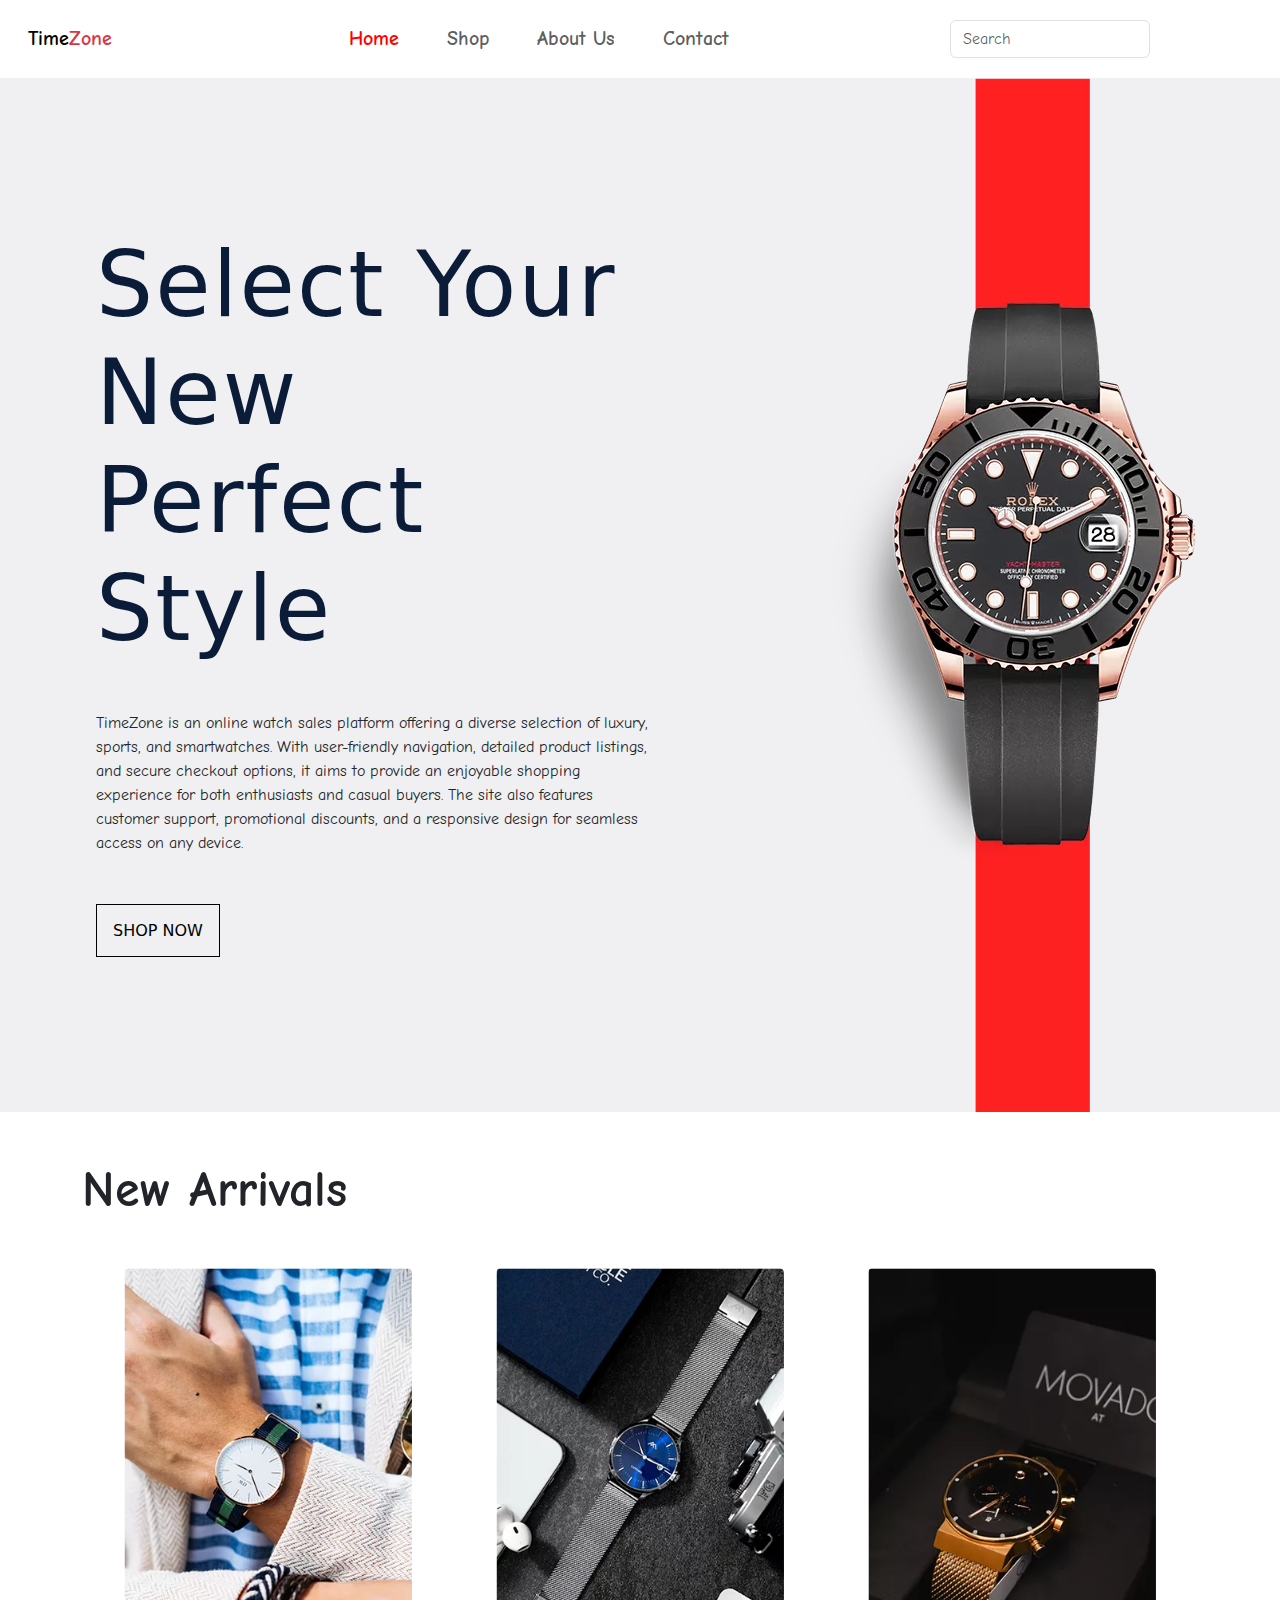
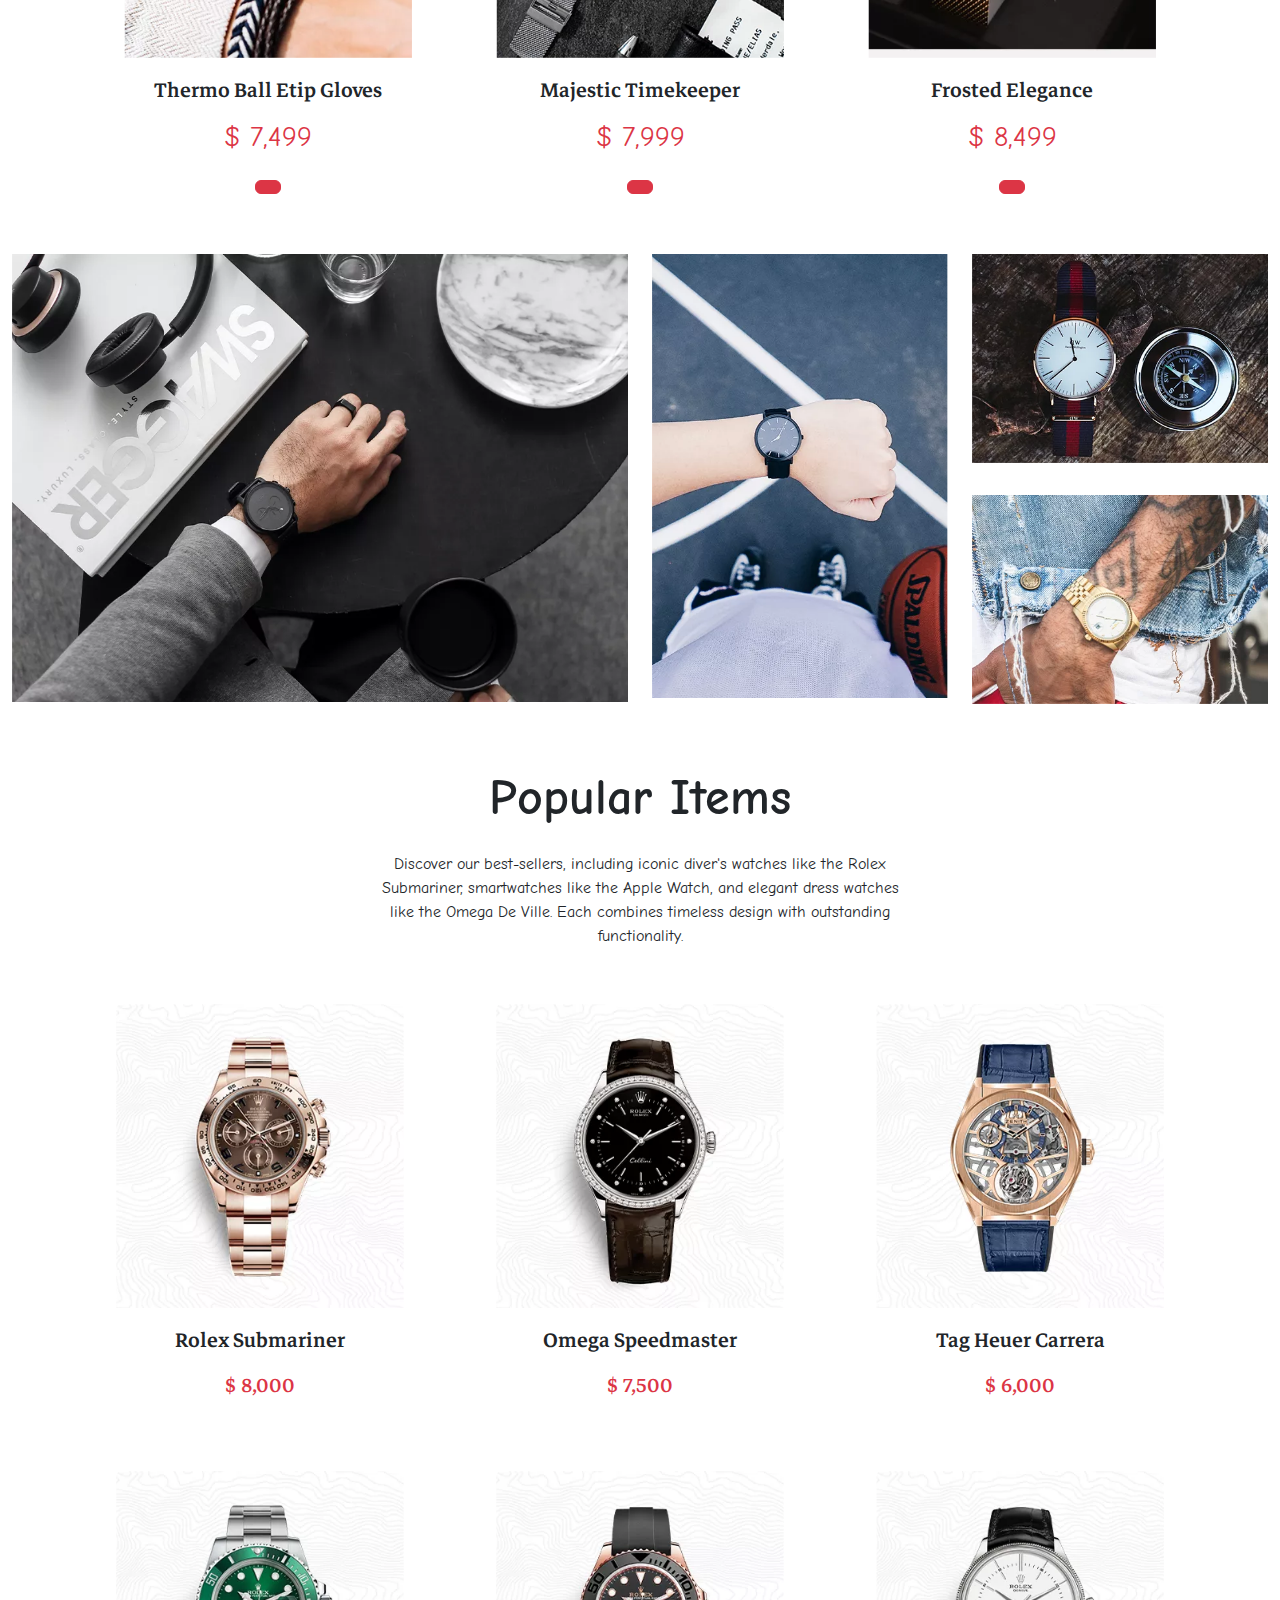
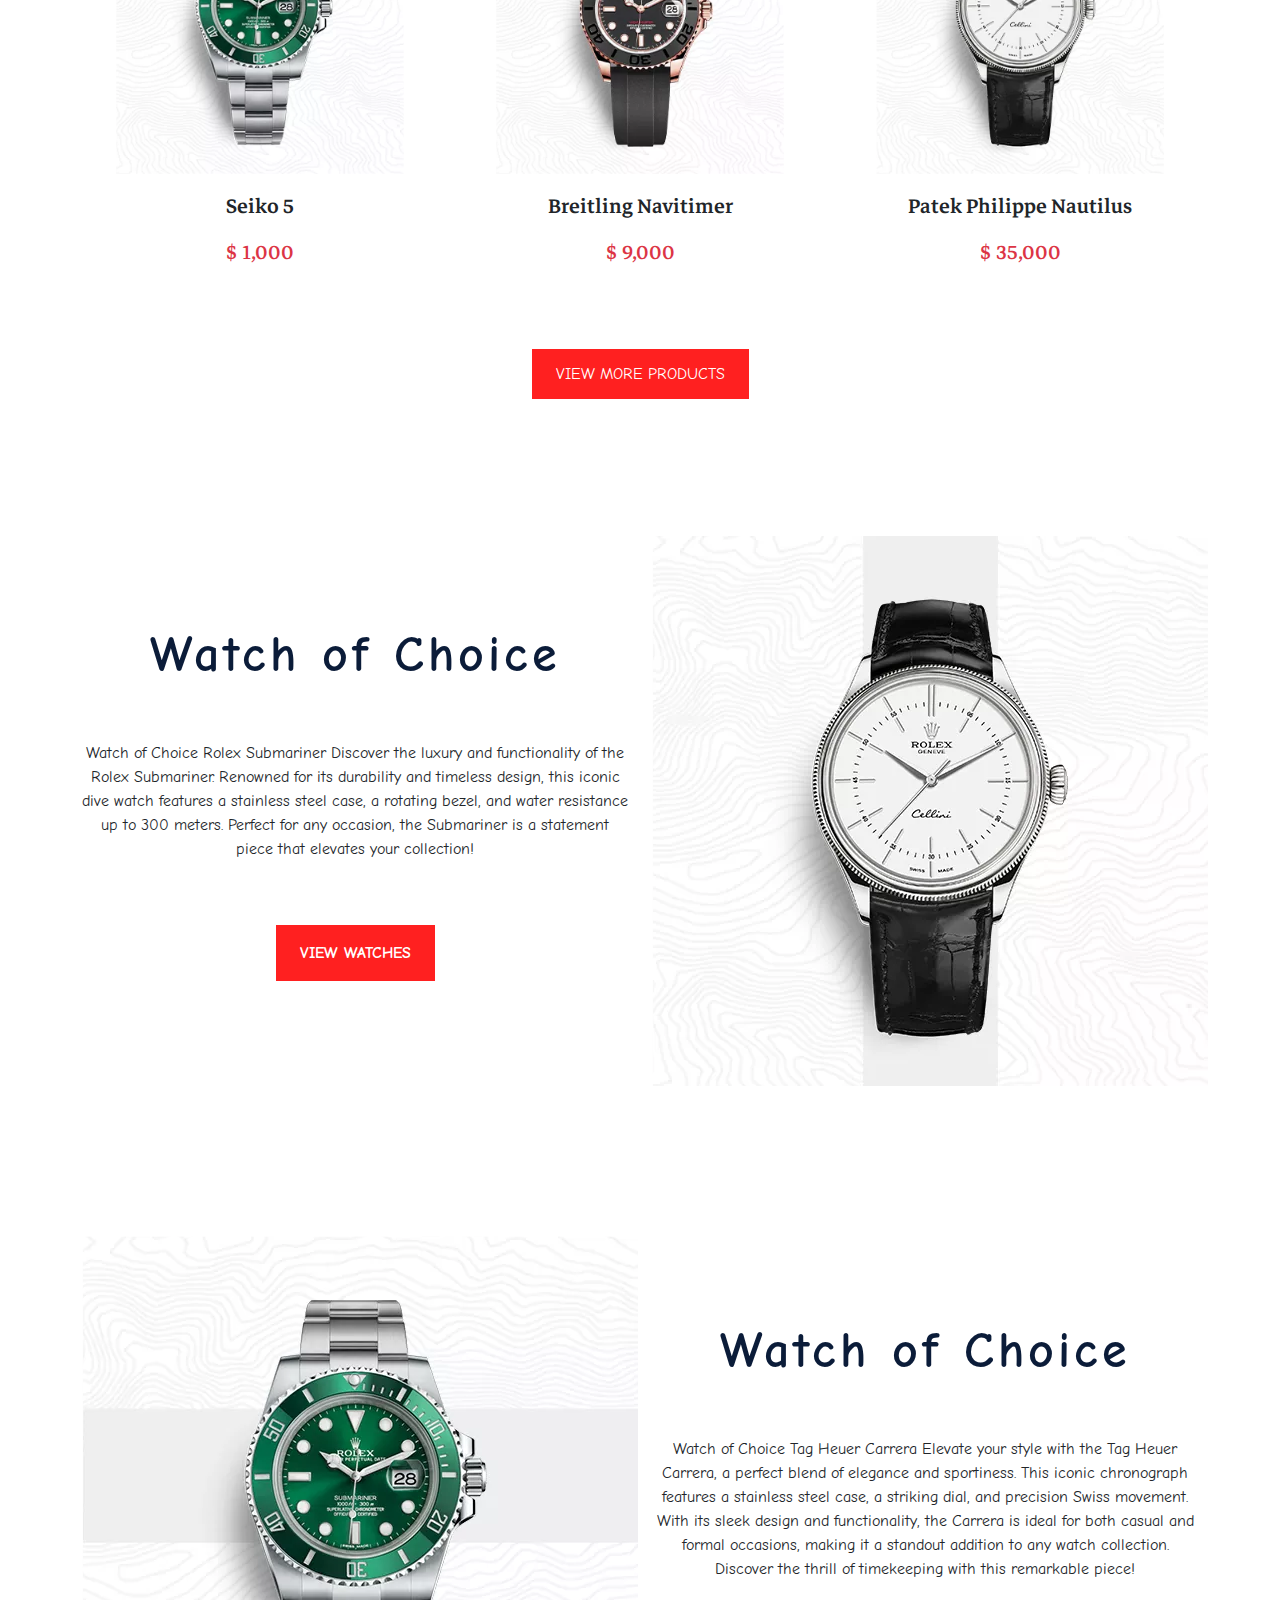
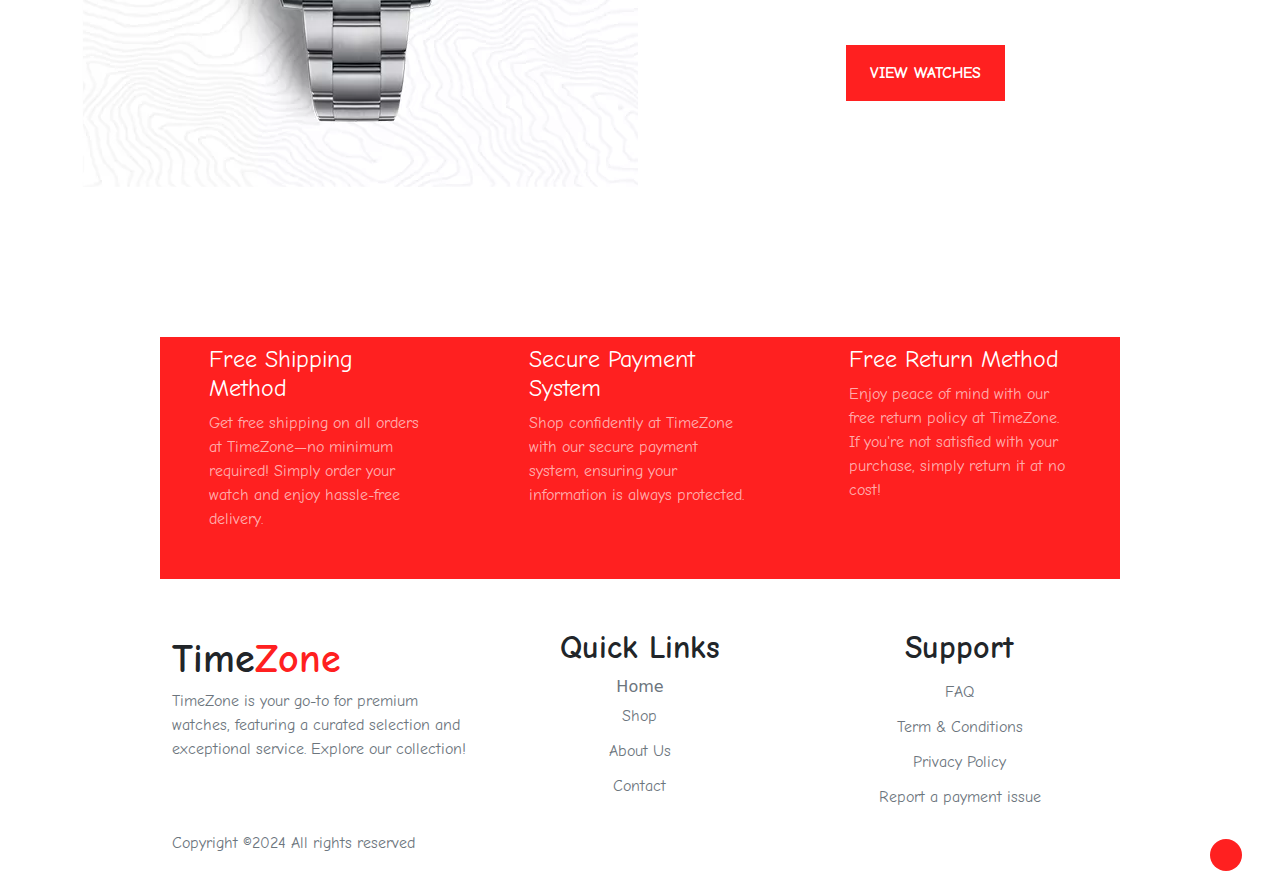
==== index.html @ 5fc0ace8 "first commit" ====
<!DOCTYPE html>
<html lang="en">
  <head>
    <meta charset="UTF-8" />
    <meta name="viewport" content="width=device-width, initial-scale=1.0" />
    <title>TimeZone</title>
    <!-- bootstrap links  -->
    <link
      href="https://cdn.jsdelivr.net/npm/bootstrap@5.3.3/dist/css/bootstrap.min.css"
      rel="stylesheet"
      integrity="sha384-QWTKZyjpPEjISv5WaRU9OFeRpok6YctnYmDr5pNlyT2bRjXh0JMhjY6hW+ALEwIH"
      crossorigin="anonymous"
    />
    <!-- css link  -->
    <link rel="stylesheet" href="style.css" />
    <!-- font awsome link  -->
    <link
      rel="stylesheet"
      href="https://cdnjs.cloudflare.com/ajax/libs/font-awesome/6.6.0/css/all.min.css"
      integrity="sha512-Kc323vGBEqzTmouAECnVceyQqyqdsSiqLQISBL29aUW4U/M7pSPA/gEUZQqv1cwx4OnYxTxve5UMg5GT6L4JJg=="
      crossorigin="anonymous"
      referrerpolicy="no-referrer"
    />
    <!-- animate css link  -->
    <link
      rel="stylesheet"
      href="https://cdnjs.cloudflare.com/ajax/libs/animate.css/4.1.1/animate.min.css"
    />
    <!-- icon  -->
    <link rel="icon" href="images/logo.avif" />
  </head>
  <body>
    <!-- nav bar  -->
    <nav
      id="nav"
      class="navbar navbar-expand-lg bg-body-white ff-comic py-3 fs-5 fw-bold"
    >
      <div class="container-fluid">
        <a class="navbar-brand ms-3" href="index.html"
          >Time<span class="text-danger">Zone</span>
        </a>
        <button
          class="navbar-toggler"
          type="button"
          data-bs-toggle="collapse"
          data-bs-target="#navbarSupportedContent"
          aria-controls="navbarSupportedContent"
          aria-expanded="false"
          aria-label="Toggle navigation"
        >
          <span class="navbar-toggler-icon"></span>
        </button>
        <div class="collapse navbar-collapse" id="navbarSupportedContent">
          <ul class="navbar-nav me-auto mx-auto mb-2 mb-lg-0">
            <li class="nav-item mx-3">
              <a class="nav-link active" href="index.html">Home</a>
            </li>
            <li class="nav-item mx-3">
              <a class="nav-link" href="shop.html">Shop</a>
            </li>
            <li class="nav-item mx-3">
              <a class="nav-link" href="about.html">About Us</a>
            </li>
            <li class="nav-item mx-3">
              <a class="nav-link" href="contact.html">Contact</a>
            </li>
          </ul>
          <form class="d-flex" role="search">
            <input
              class="form-control me-2"
              type="search"
              placeholder="Search"
              aria-label="Search"
            />
            <button class="btn" type="submit">
              <i class="fa-solid fa-magnifying-glass"></i>
            </button>
            <button
              class="btn ms-3"
              onclick="window.open('login-form/index.html', '_blank');"
              type="button"
            >
              <i class="fa-solid fa-user"></i>
            </button>
            <button class="btn ms-3" type="button">
              <i class="fa-solid fa-cart-shopping"></i>
            </button>
          </form>
        </div>
      </div>
    </nav>
    <!-- banner  -->
    <div class="container-fluid banner" id="banner">
      <div class="row">
        <div class="col-md-7 text-md-start text-center sub-banner px-5">
          <h1
            style="font-size: 90px; color: #0b1c39; letter-spacing: 2px"
            class="px-5"
          >
            Select Your New Perfect Style
          </h1>
          <p class="ff-comic my-5 px-5">
            TimeZone is an online watch sales platform offering a diverse
            selection of luxury, sports, and smartwatches. With user-friendly
            navigation, detailed product listings, and secure checkout options,
            it aims to provide an enjoyable shopping experience for both
            enthusiasts and casual buyers. The site also features customer
            support, promotional discounts, and a responsive design for seamless
            access on any device.
          </p>
          <div class="py-3 px-5">
            <a href="shop.html" class="text-decoration-none shop-now px-3 py-3"
              >SHOP NOW</a
            >
          </div>
        </div>
        <div class="col-md-5 text-center d-none d-md-block">
          <img
            class="img-fluid animate__animated animate__pulse animate__slower animate__infinite"
            src="images/watchbanner.webp"
            alt="watch-banner"
          />
        </div>
      </div>
    </div>
    <!-- new arrival  -->
    <div class="container new-arrival my-3">
      <h1 class="ff-comic fw-bolder mt-5" style="font-size: 50px">
        New Arrivals
      </h1>
      <div class="container mt-5">
        <div class="row">
          <div class="col-md-4 mb-2 text-center ff-comic">
            <div class="card mx-auto" style="width: 18rem">
              <img
                src="images/na1.webp"
                class="card-img-top"
                alt="new-arrival-1"
              />
              <div class="card-body">
                <h5 class="card-title ff-marza fs-3">
                  Thermo Ball Etip Gloves
                </h5>
                <p class="card-text text-danger fs-3">$ 7,499</p>
                <button class="btn btn-danger add-to-cart">
                  <i class="fa-solid fa-cart-shopping"></i>
                </button>
              </div>
            </div>
          </div>
          <div class="col-md-4 mb-2 text-center ff-comic">
            <div class="card mx-auto" style="width: 18rem">
              <img
                src="images/na2.webp"
                class="card-img-top"
                alt="new-arrival-2"
              />
              <div class="card-body">
                <h5 class="card-title ff-marza fs-3">Majestic Timekeeper</h5>
                <p class="card-text text-danger fs-3">$ 7,999</p>
                <button class="btn btn-danger add-to-cart">
                  <i class="fa-solid fa-cart-shopping"></i>
                </button>
              </div>
            </div>
          </div>
          <div class="col-md-4 mb-2 text-center ff-comic">
            <div class="card mx-auto" style="width: 18rem">
              <img
                src="images/na3.webp"
                class="card-img-top"
                alt="new-arrival-3"
              />
              <div class="card-body">
                <h5 class="card-title ff-marza fs-3">Frosted Elegance</h5>
                <p class="card-text text-danger fs-3">$ 8,499</p>
                <button class="btn btn-danger add-to-cart">
                  <i class="fa-solid fa-cart-shopping"></i>
                </button>
              </div>
            </div>
          </div>
        </div>
      </div>
    </div>
    <!-- gallery -->
    <div class="container-fluid gallery d-md-block d-none my-3">
      <div class="row">
        <div class="col-md-6">
          <img
            src="images/home1.webp"
            class="img-fluid py-3 gallery-img"
            alt="gallery-1"
          />
        </div>
        <div class="col-md-3">
          <img
            src="images/home2.webp"
            class="img-fluid py-3 gallery-img"
            alt="gallery-2"
          />
        </div>
        <div class="col-md-3">
          <div class="row">
            <img
              src="images/home3.webp"
              class="img-fluid py-3 gallery-img"
              alt="gallery-3"
            />
          </div>
          <div class="row">
            <img
              src="images/home4.webp"
              class="img-fluid py-3 gallery-img"
              alt="gallery-4"
            />
          </div>
        </div>
      </div>
    </div>
    <!-- popular-items  -->
    <div class="container popular-items my-3">
      <div class="text-center my-5 w-50 mx-auto">
        <h1 class="ff-comic fw-bolder" style="font-size: 50px">
          Popular Items
        </h1>
        <p class="ff-comic mt-3 p-2">
          Discover our best-sellers, including iconic diver's watches like the
          Rolex Submariner, smartwatches like the Apple Watch, and elegant dress
          watches like the Omega De Ville. Each combines timeless design with
          outstanding functionality.
        </p>
      </div>
      <div class="row my-4">
        <div class="col-md-4 mb-2 text-center ff-comic">
          <div class="card mx-auto" style="width: 18rem">
            <img
              src="images/pi1.webp"
              class="card-img-top"
              alt="popular-item-1"
            />
            <div class="card-body">
              <h5 class="card-title ff-marza fs-3">Rolex Submariner</h5>
              <p class="card-text text-danger ff-marza fs-3">$ 8,000</p>
              <div class="overlay">
                <button
                  class="add-to-cart text-white p-3 fs-5"
                  style="border: none; background-color: #ff2020"
                >
                  Add to Cart
                </button>
              </div>
            </div>
          </div>
        </div>
        <div class="col-md-4 mb-2 text-center ff-comic">
          <div class="card mx-auto" style="width: 18rem">
            <img
              src="images/pi2.webp"
              class="card-img-top"
              alt="popular-item-2"
            />
            <div class="card-body">
              <h5 class="card-title ff-marza fs-3">Omega Speedmaster</h5>
              <p class="card-text text-danger ff-marza fs-3">$ 7,500</p>
              <div class="overlay">
                <button
                  class="add-to-cart text-white p-3 fs-5"
                  style="border: none; background-color: #ff2020"
                >
                  Add to Cart
                </button>
              </div>
            </div>
          </div>
        </div>
        <div class="col-md-4 mb-2 text-center ff-comic">
          <div class="card mx-auto" style="width: 18rem">
            <img
              src="images/pi3.webp"
              class="card-img-top"
              alt="popular-item-3"
            />
            <div class="card-body">
              <h5 class="card-title ff-marza fs-3">Tag Heuer Carrera</h5>
              <p class="card-text text-danger ff-marza fs-3">$ 6,000</p>
              <div class="overlay">
                <button
                  class="add-to-cart text-white p-3 fs-5"
                  style="border: none; background-color: #ff2020"
                >
                  Add to Cart
                </button>
              </div>
            </div>
          </div>
        </div>
      </div>
      <div class="row">
        <div class="col-md-4 mb-2 text-center ff-comic">
          <div class="card mx-auto" style="width: 18rem">
            <img
              src="images/pi4.webp"
              class="card-img-top"
              alt="popular-item-4"
            />
            <div class="card-body">
              <h5 class="card-title ff-marza fs-3">Seiko 5</h5>
              <p class="card-text text-danger ff-marza fs-3">$ 1,000</p>
              <div class="overlay">
                <button
                  class="add-to-cart text-white p-3 fs-5"
                  style="border: none; background-color: #ff2020"
                >
                  Add to Cart
                </button>
              </div>
            </div>
          </div>
        </div>
        <div class="col-md-4 mb-2 text-center ff-comic">
          <div class="card mx-auto" style="width: 18rem">
            <img
              src="images/pi5.webp"
              class="card-img-top"
              alt="popular-item-5"
            />
            <div class="card-body">
              <h5 class="card-title ff-marza fs-3">Breitling Navitimer</h5>
              <p class="card-text text-danger ff-marza fs-3">$ 9,000</p>
              <div class="overlay">
                <button
                  class="add-to-cart text-white p-3 fs-5"
                  style="border: none; background-color: #ff2020"
                >
                  Add to Cart
                </button>
              </div>
            </div>
          </div>
        </div>
        <div class="col-md-4 mb-2 text-center ff-comic">
          <div class="card mx-auto" style="width: 18rem">
            <img
              src="images/pi6.webp"
              class="card-img-top"
              alt="popular-item-6"
            />
            <div class="card-body">
              <h5 class="card-title ff-marza fs-3">Patek Philippe Nautilus</h5>
              <p class="card-text text-danger ff-marza fs-3">$ 35,000</p>
              <div class="overlay">
                <button
                  class="add-to-cart text-white p-3 fs-5"
                  style="border: none; background-color: #ff2020"
                >
                  Add to Cart
                </button>
              </div>
            </div>
          </div>
        </div>
      </div>
      <div class="text-center mt-5">
        <a
          href="shop.html"
          class="text-decoration-none text-white ff-comic view-more px-4 py-3"
          style="background-color: #ff2020"
          >VIEW MORE PRODUCTS</a
        >
      </div>
    </div>
    <!-- choice  -->
    <div class="container choice">
      <div class="row choice-one" style="margin-bottom: 150px">
        <div class="col-md-6 text-center mb-3">
          <div class="choice-1">
            <h1
              class="ff-comic fw-bolder"
              style="color: #0b1c39; letter-spacing: 4px; font-size: 50px"
            >
              Watch of Choice
            </h1>
            <p class="ff-comic mt-5 text-center">
              Watch of Choice Rolex Submariner Discover the luxury and
              functionality of the Rolex Submariner. Renowned for its durability
              and timeless design, this iconic dive watch features a stainless
              steel case, a rotating bezel, and water resistance up to 300
              meters. Perfect for any occasion, the Submariner is a statement
              piece that elevates your collection!
            </p>
            <a
              href="shop.html"
              class="text-decoration-none ff-comic text-white px-4 py-3 fw-bolder mt-5 choice-btn"
              style="background-color: #ff2020"
              >VIEW WATCHES</a
            >
          </div>
        </div>
        <div class="col-md-6 text-center">
          <img src="images/choce_watch1.png.webp" alt="watch-choice-1" />
        </div>
      </div>
      <div class="row choice-two">
        <div class="col-md-6 text-center">
          <img src="images/choce_watch2.png.webp" alt="watch-choice-2" />
        </div>
        <div class="col-md-6 text-center">
          <div class="choice-2">
            <h1
              class="ff-comic fw-bolder"
              style="color: #0b1c39; letter-spacing: 4px; font-size: 50px"
            >
              Watch of Choice
            </h1>
            <p class="ff-comic mt-5 text-center">
              Watch of Choice Tag Heuer Carrera Elevate your style with the Tag
              Heuer Carrera, a perfect blend of elegance and sportiness. This
              iconic chronograph features a stainless steel case, a striking
              dial, and precision Swiss movement. With its sleek design and
              functionality, the Carrera is ideal for both casual and formal
              occasions, making it a standout addition to any watch collection.
              Discover the thrill of timekeeping with this remarkable piece!
            </p>
            <a
              href="shop.html"
              class="text-decoration-none ff-comic text-white px-4 py-3 fw-bolder mt-5 choice-btn"
              style="background-color: #ff2020"
              >VIEW WATCHES</a
            >
          </div>
        </div>
      </div>
    </div>
    <!-- footer  -->
    <footer>
      <!-- methods  -->
      <div class="container w-75 text-white" style="background-color: #ff2020">
        <div class="row">
          <div class="col-md-4 text-md-start text-center">
            <div class="mx-auto w-75">
              <i class="fa-solid fa-cube text-white fs-1 mb-2 mt-5"></i>
              <h4 class="ff-comic my-2">Free Shipping Method</h4>
              <p
                class="ff-comic mt-2 mb-5"
                style="color: rgba(255, 255, 255, 0.65)"
              >
                Get free shipping on all orders at TimeZone—no minimum required!
                Simply order your watch and enjoy hassle-free delivery.
              </p>
            </div>
          </div>
          <div class="col-md-4 text-md-start text-center">
            <div class="mx-auto w-75">
              <i class="fa-solid fa-unlock text-white fs-1 mb-2 mt-5"></i>
              <h4 class="ff-comic my-2">Secure Payment System</h4>
              <p
                class="ff-comic mt-2 mb-5"
                style="color: rgba(255, 255, 255, 0.65)"
              >
                Shop confidently at TimeZone with our secure payment system,
                ensuring your information is always protected.
              </p>
            </div>
          </div>
          <div class="col-md-4 text-md-start text-center">
            <div class="mx-auto w-75">
              <i class="fa-solid fa-rotate-left text-white fs-1 mb-2 mt-5"></i>
              <h4 class="ff-comic my-2">Free Return Method</h4>
              <p
                class="ff-comic mt-2 mb-5"
                style="color: rgba(255, 255, 255, 0.65)"
              >
                Enjoy peace of mind with our free return policy at TimeZone. If
                you're not satisfied with your purchase, simply return it at no
                cost!
              </p>
            </div>
          </div>
        </div>
      </div>
      <!-- footer-1  -->
      <div class="container w-75 mb-3" style="margin-top: 50px">
        <div class="row">
          <div class="col-md-4 text-center text-md-start">
            <a
              href="index.html"
              style="font-size: 40px"
              class="ff-comic fw-bolder text-decoration-none text-dark"
              >Time<span style="color: #ff2020">Zone</span>
            </a>
            <p class="ff-comic text-secondary">
              TimeZone is your go-to for premium watches, featuring a curated
              selection and exceptional service. Explore our collection!
            </p>
          </div>
          <div class="col-md-4 text-center">
            <h2 class="ff-comic fw-bold">Quick Links</h2>
            <a
              href="index.html"
              class="text-decoration-none text-secondary d-block"
              >Home</a
            >
            <a
              href="shop.html"
              class="text-decoration-none text-secondary d-block ff-comic"
              style="line-height: 35px"
              >Shop</a
            >
            <a
              href="about.html"
              class="text-decoration-none text-secondary d-block ff-comic"
              style="line-height: 35px"
              >About Us</a
            >
            <a
              href="contact.html"
              class="text-decoration-none text-secondary d-block ff-comic"
              style="line-height: 35px"
              >Contact</a
            >
          </div>
          <div class="col-md-4 text-center">
            <h2 class="ff-comic fw-bold">Support</h2>
            <a
              href="#"
              class="text-decoration-none text-secondary d-block ff-comic"
              style="line-height: 35px"
              >FAQ</a
            >
            <a
              href="#"
              class="text-decoration-none text-secondary d-block ff-comic"
              style="line-height: 35px"
              >Term & Conditions</a
            >
            <a
              href="#"
              class="text-decoration-none text-secondary d-block ff-comic"
              style="line-height: 35px"
              >Privacy Policy</a
            >
            <a
              href="#"
              class="text-decoration-none text-secondary d-block ff-comic"
              style="line-height: 35px"
              >Report a payment issue</a
            >
          </div>
        </div>
      </div>
      <!-- footer-2  -->
      <div class="container w-75 my-3">
        <div class="row">
          <div class="col-md-6 text-md-start text-center">
            <p class="ff-comic text-secondary">
              Copyright ©2024 All rights reserved
            </p>
          </div>
          <div class="col-md-6 text-md-end text-center">
            <a href="#"><i class="fa-brands fa-facebook mx-3"></i></a>
            <a href="#"
              ><i class="fa-brands fa-x-twitter mx-3 text-dark"></i
            ></a>
            <a href="#"
              ><i class="fa-brands fa-instagram mx-3 text-danger"></i
            ></a>
            <a href="#"> <i class="fa-solid fa-envelope mx-3 text-dark"></i></a>
          </div>
        </div>
      </div>
      <a href="#banner"
        ><i
          class="fa-solid fa-up-long p-3 rounded rounded-5 text-white to-top"
          style="background-color: #ff2020"
        ></i
      ></a>
    </footer>
    <script
      src="https://cdn.jsdelivr.net/npm/bootstrap@5.3.3/dist/js/bootstrap.bundle.min.js"
      integrity="sha384-YvpcrYf0tY3lHB60NNkmXc5s9fDVZLESaAA55NDzOxhy9GkcIdslK1eN7N6jIeHz"
      crossorigin="anonymous"
    ></script>
    <script src="script.js"></script>
  </body>
</html>
---- style.css ----
@import url("https://fonts.googleapis.com/css2?family=Markazi+Text:wght@400..700&display=swap");
@import url("https://fonts.googleapis.com/css2?family=Comic+Neue:ital,wght@0,300;0,400;0,700;1,300;1,400;1,700&family=Markazi+Text:wght@400..700&display=swap");
*{
  scroll-behavior: smooth;
}
.ff-marza {
  font-family: "Markazi Text", serif;
}
.ff-comic {
  font-family: "Comic Neue", cursive;
}
.navbar-nav .nav-link.active {
  color: red;
}
.navbar-nav a:hover {
  color: red;
}
.navbar {
  background-color: rgba(255, 255, 255);
  position: sticky;
  top: 0;
  z-index: 3;
}
.banner {
  background-color: #f0f0f2;
}
.sub-banner {
  text-align: left; 
  margin: auto; 
}
.shop-now {
  color: black;
  border: 1px solid black;
}
.shop-now:hover {
  background-color: #4a4a4b;
  color: white;
}
.new-arrival .card {
  border: none;
}
.gallery-img {
  transition: transform 0.3s ease;
}
.gallery-img:hover {
  transform: scale(1.1);
  filter: brightness(70%);
}
.col-md-6,
.col-md-3 {
  overflow: hidden;
}
.popular-items .card {
  border: none;
}
.popular-items .card {
  position: relative;
  overflow: hidden;
}
.popular-items .overlay {
  position: absolute;
  bottom: 100px;
  left: 0;
  right: 0;
  visibility: hidden;
}
.popular-items .card:hover .overlay {
  bottom: 133px;
  transition: 0.6s;
  visibility: visible;
}
.popular-items .add-to-cart {
  width: 100%;
}
.popular-items .view-more:hover,
.choice .choice-btn:hover {
  background-color: #0b1c39 !important;
  transition: 0.6s;
}
.choice {
  margin-top: 150px;
  margin-bottom: 150px;
}
.choice-1,.choice-2 {
  display: flex;
  flex-direction: column;
  align-items: center; 
  justify-content: center; 
  height: 100%; 
}
footer{
  position: relative;
}
.to-top{
  position: absolute;
  right: 3%;
  bottom: 0;
}
.shop-banner{
  position: absolute;
  top: 50%;
  left: 50%;
  transform: translate(-50%, -50%);
  text-align: center;
}
.popular-items-shop .card,.new-arrivals-shop .card{
  border: none;
}
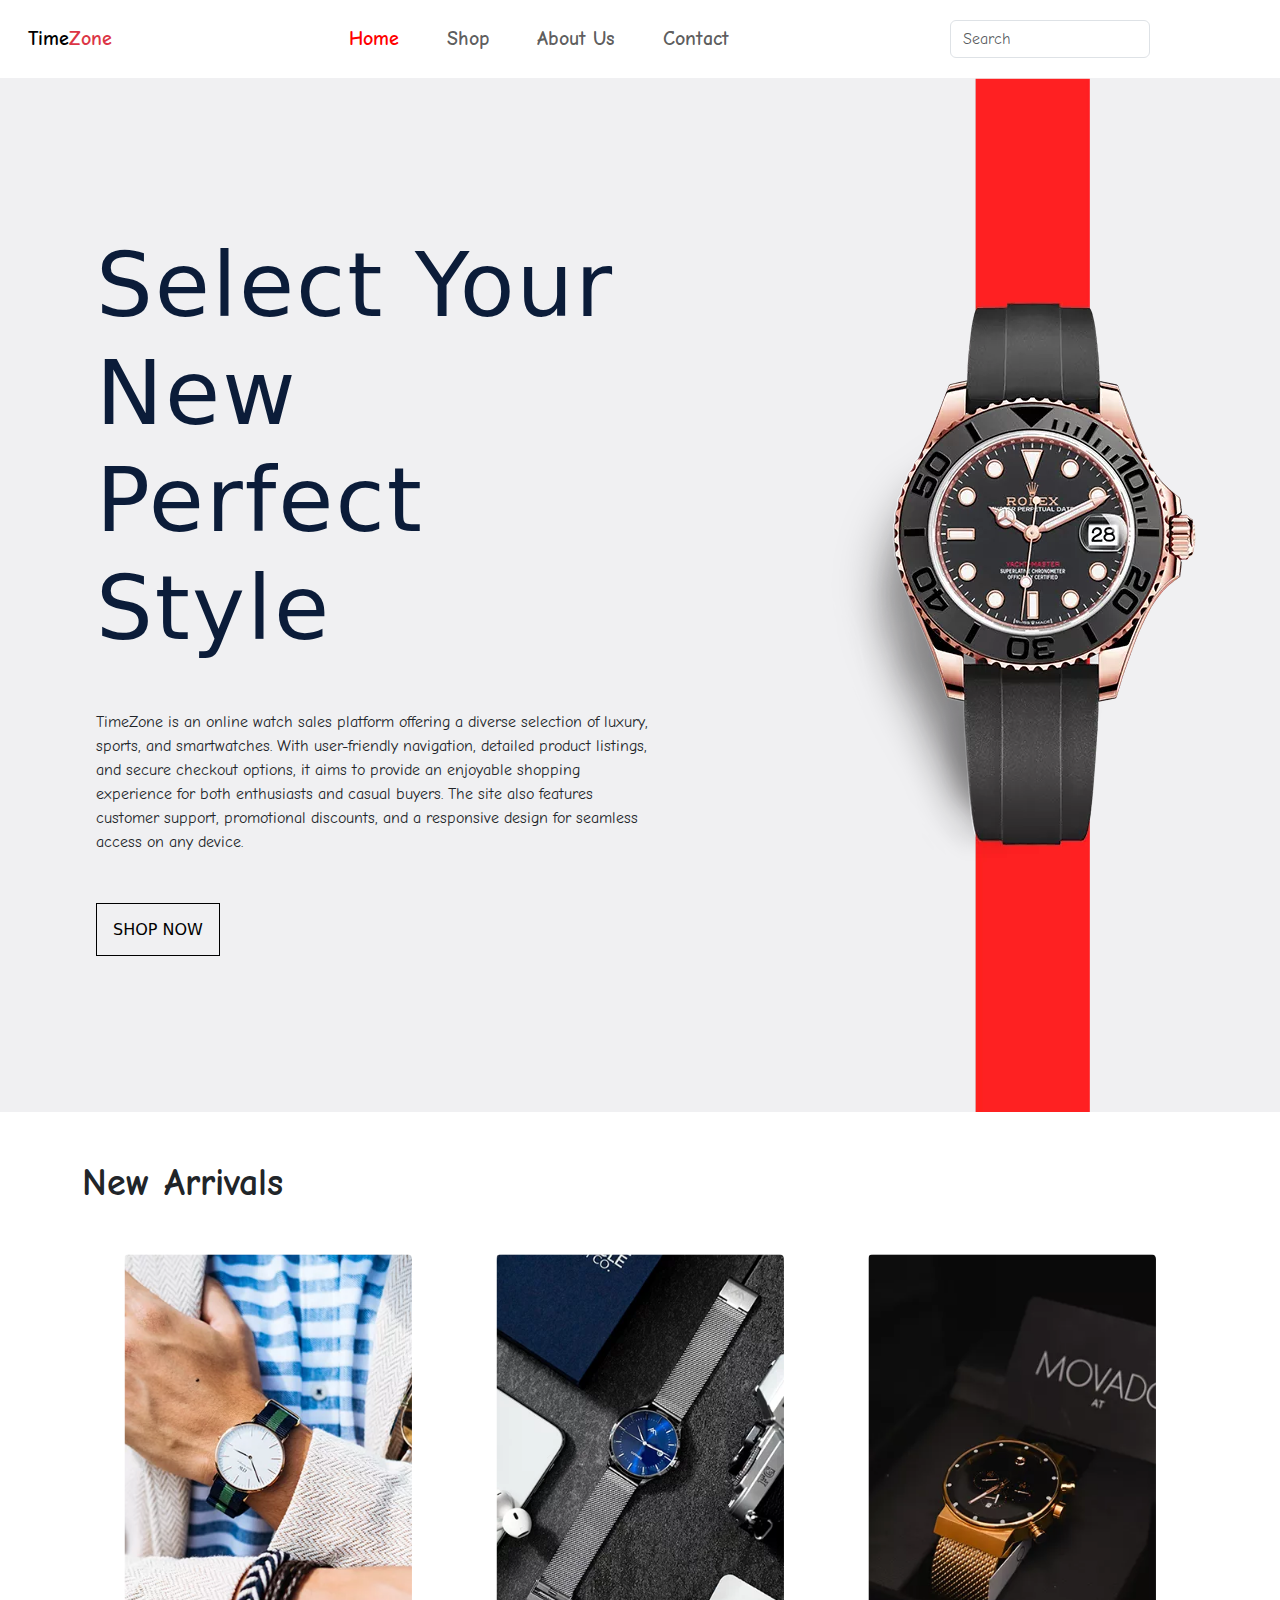
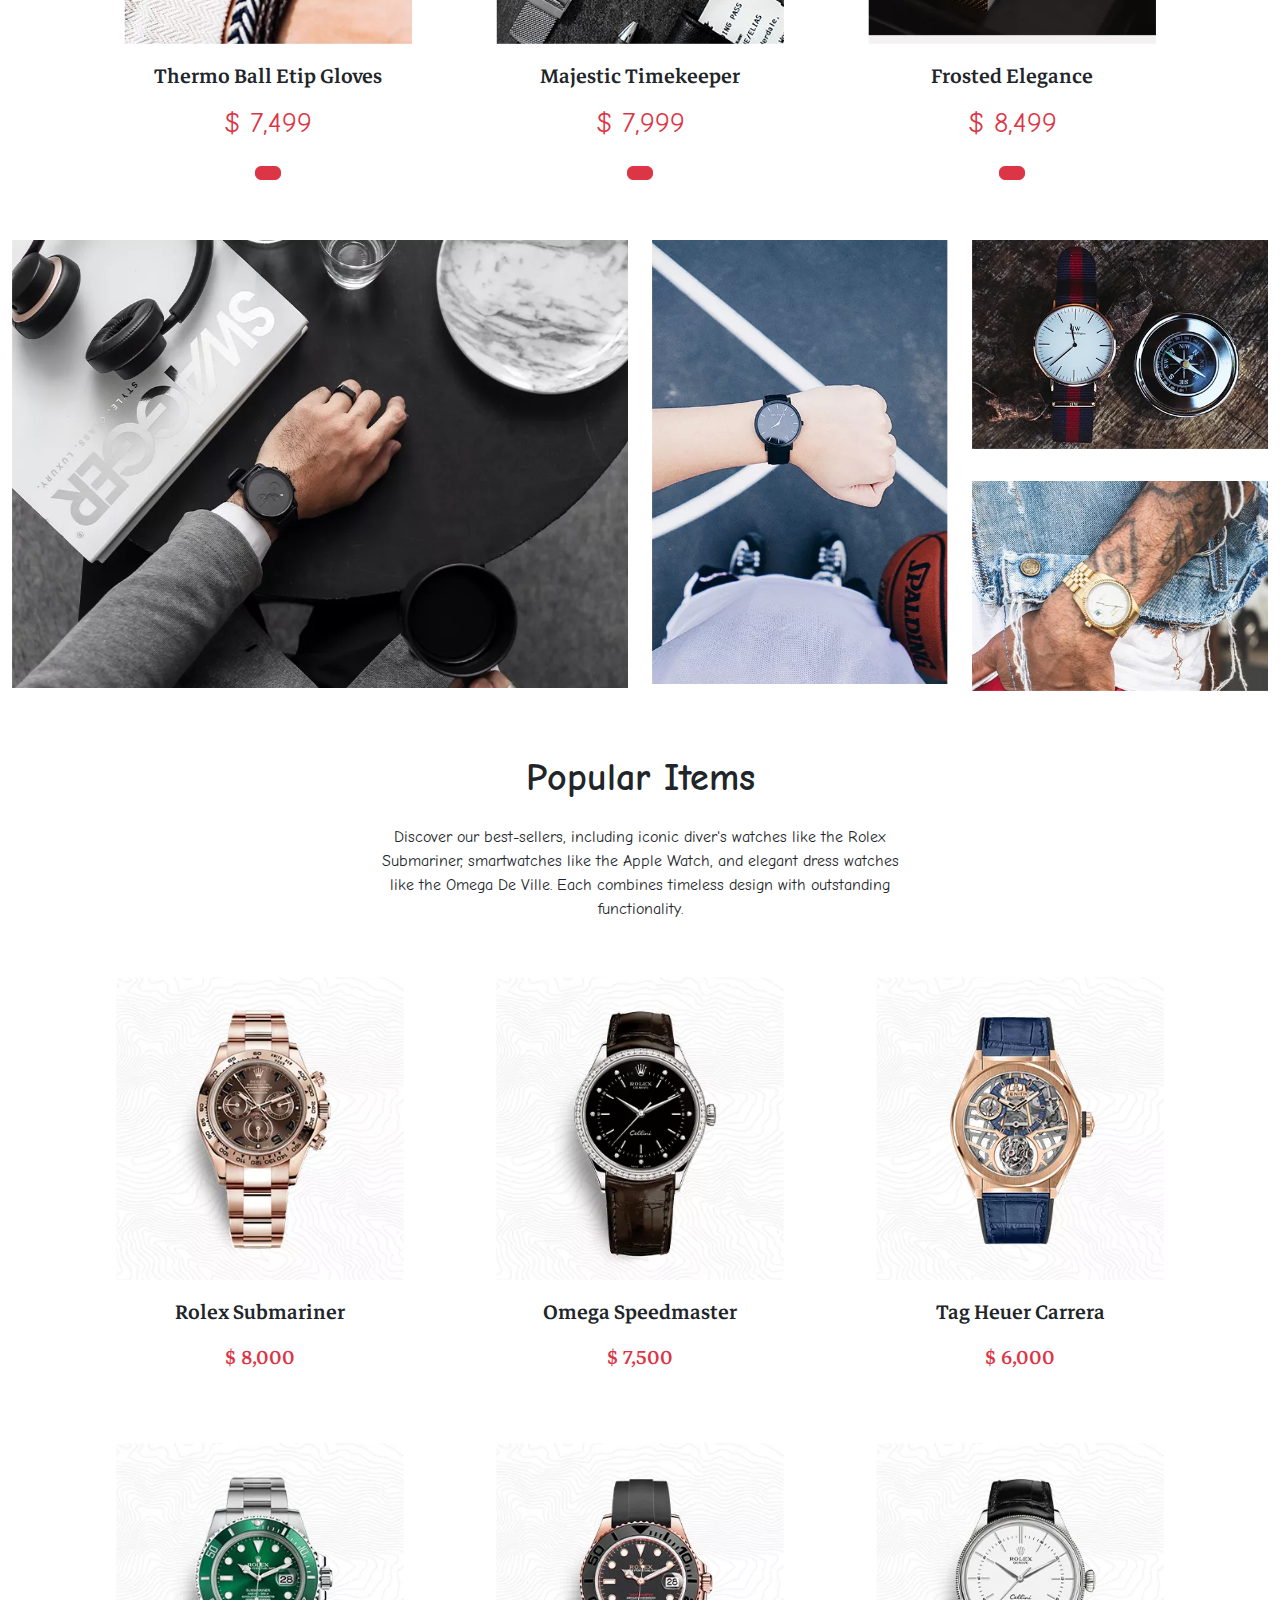
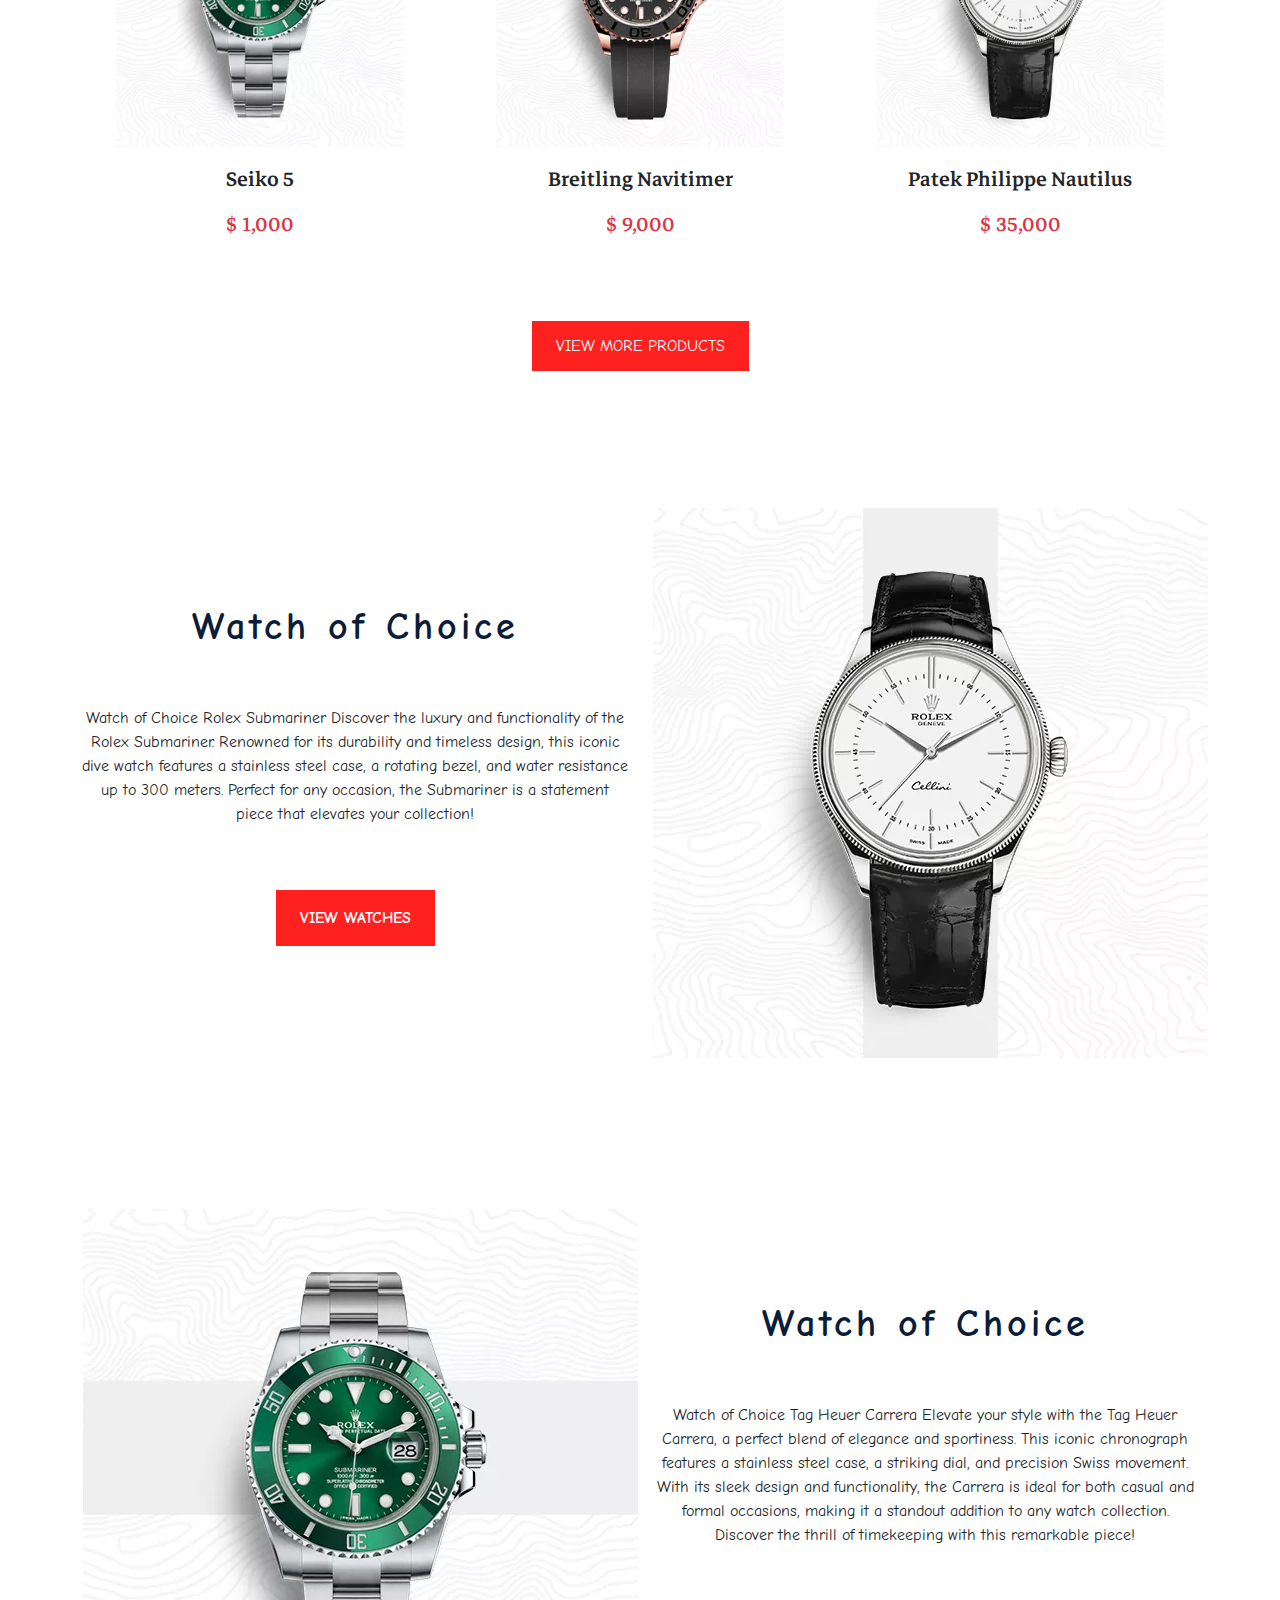
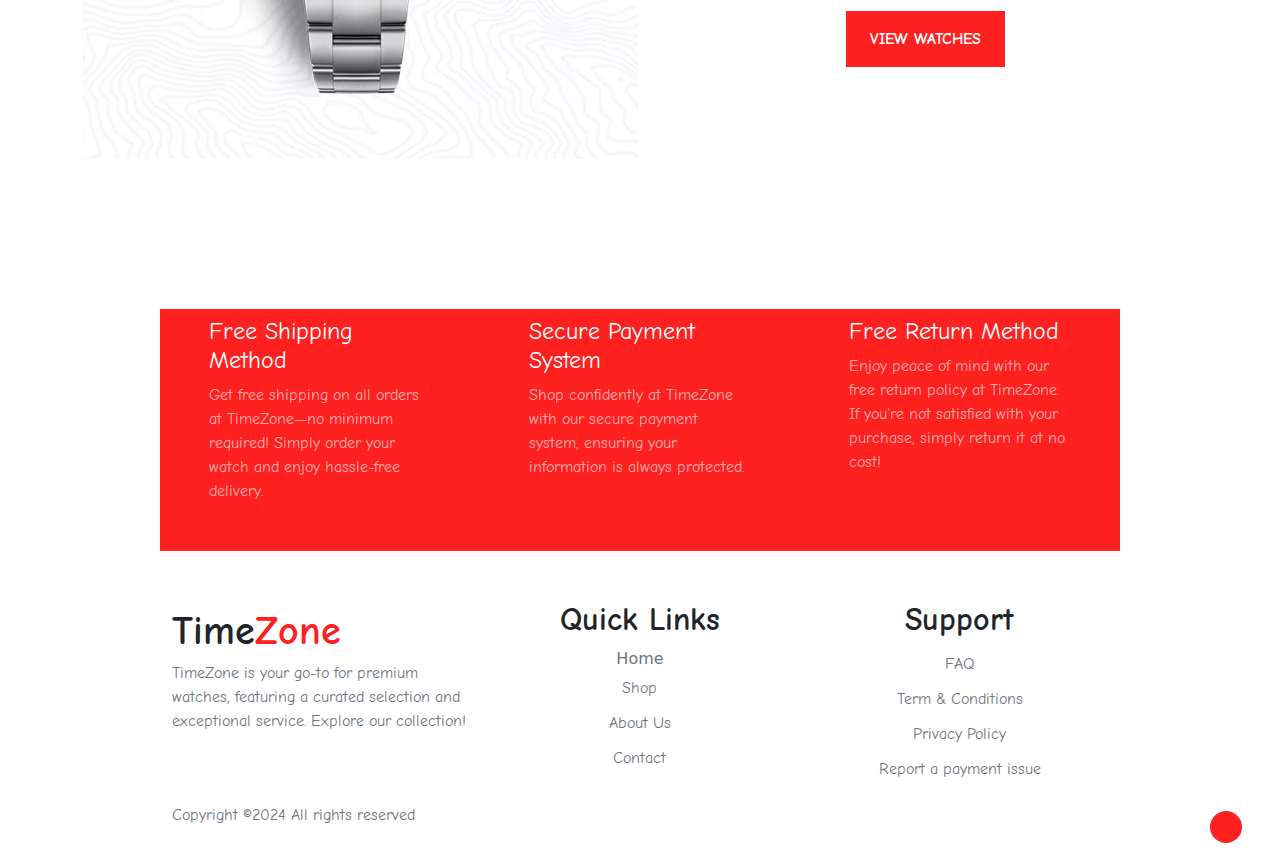
==== commit de2f546f: "some changes in responsive" ====
--- a/index.html
+++ b/index.html
@@ -75,6 +75,7 @@
             <button class="btn" type="submit">
               <i class="fa-solid fa-magnifying-glass"></i>
             </button>
+
             <button
               class="btn ms-3"
               onclick="window.open('login-form/index.html', '_blank');"
@@ -82,8 +83,13 @@
             >
               <i class="fa-solid fa-user"></i>
             </button>
-            <button class="btn ms-3" type="button">
+            <button
+              class="btn ms-3 d-flex mt-1"
+              onclick="window.open('cart.html', '_self');"
+              type="button"
+            >
               <i class="fa-solid fa-cart-shopping"></i>
+              <span id="cart-count" class="badge text-dark">0</span>
             </button>
           </form>
         </div>
@@ -94,7 +100,7 @@
       <div class="row">
         <div class="col-md-7 text-md-start text-center sub-banner px-5">
           <h1
-            style="font-size: 90px; color: #0b1c39; letter-spacing: 2px"
+            style="font-size: 7vw; color: #0b1c39; letter-spacing: 2px"
             class="px-5"
           >
             Select Your New Perfect Style
@@ -125,7 +131,7 @@
     </div>
     <!-- new arrival  -->
     <div class="container new-arrival my-3">
-      <h1 class="ff-comic fw-bolder mt-5" style="font-size: 50px">
+      <h1 class="ff-comic fw-bolder mt-5" style="font-size: 3vw">
         New Arrivals
       </h1>
       <div class="container mt-5">
@@ -142,7 +148,12 @@
                   Thermo Ball Etip Gloves
                 </h5>
                 <p class="card-text text-danger fs-3">$ 7,499</p>
-                <button class="btn btn-danger add-to-cart">
+                <button
+                  class="btn btn-danger add-to-cart"
+                  data-item-name="Thermo Ball Etip Gloves"
+                  data-item-price="7499"
+                  data-item-image="images/na1.webp"
+                >
                   <i class="fa-solid fa-cart-shopping"></i>
                 </button>
               </div>
@@ -158,7 +169,12 @@
               <div class="card-body">
                 <h5 class="card-title ff-marza fs-3">Majestic Timekeeper</h5>
                 <p class="card-text text-danger fs-3">$ 7,999</p>
-                <button class="btn btn-danger add-to-cart">
+                <button
+                  class="btn btn-danger add-to-cart"
+                  data-item-name="Majestic Timekeeper"
+                  data-item-price="7999"
+                  data-item-image="images/na2.webp"
+                >
                   <i class="fa-solid fa-cart-shopping"></i>
                 </button>
               </div>
@@ -174,7 +190,12 @@
               <div class="card-body">
                 <h5 class="card-title ff-marza fs-3">Frosted Elegance</h5>
                 <p class="card-text text-danger fs-3">$ 8,499</p>
-                <button class="btn btn-danger add-to-cart">
+                <button
+                  class="btn btn-danger add-to-cart"
+                  data-item-name="Frosted Elegance"
+                  data-item-price="8499"
+                  data-item-image="images/na3.webp"
+                >
                   <i class="fa-solid fa-cart-shopping"></i>
                 </button>
               </div>
@@ -221,7 +242,7 @@
     <!-- popular-items  -->
     <div class="container popular-items my-3">
       <div class="text-center my-5 w-50 mx-auto">
-        <h1 class="ff-comic fw-bolder" style="font-size: 50px">
+        <h1 class="ff-comic fw-bolder" style="font-size: 3vw">
           Popular Items
         </h1>
         <p class="ff-comic mt-3 p-2">
@@ -245,6 +266,9 @@
               <div class="overlay">
                 <button
                   class="add-to-cart text-white p-3 fs-5"
+                  data-item-name="Rolex Submariner"
+                  data-item-price="8000"
+                  data-item-image="images/pi1.webp"
                   style="border: none; background-color: #ff2020"
                 >
                   Add to Cart
@@ -266,6 +290,9 @@
               <div class="overlay">
                 <button
                   class="add-to-cart text-white p-3 fs-5"
+                  data-item-name="Omega Speedmaster"
+                  data-item-price="7500"
+                  data-item-image="images/pi2.webp"
                   style="border: none; background-color: #ff2020"
                 >
                   Add to Cart
@@ -287,6 +314,9 @@
               <div class="overlay">
                 <button
                   class="add-to-cart text-white p-3 fs-5"
+                  data-item-name="Tag Heuer Carrera"
+                  data-item-price="6000"
+                  data-item-image="images/pi3.webp"
                   style="border: none; background-color: #ff2020"
                 >
                   Add to Cart
@@ -310,6 +340,9 @@
               <div class="overlay">
                 <button
                   class="add-to-cart text-white p-3 fs-5"
+                  data-item-name="Seiko 5"
+                  data-item-price="1000"
+                  data-item-image="images/pi4.webp"
                   style="border: none; background-color: #ff2020"
                 >
                   Add to Cart
@@ -331,6 +364,9 @@
               <div class="overlay">
                 <button
                   class="add-to-cart text-white p-3 fs-5"
+                  data-item-name="Breitling Navitime"
+                  data-item-price="9000"
+                  data-item-image="images/pi5.webp"
                   style="border: none; background-color: #ff2020"
                 >
                   Add to Cart
@@ -352,6 +388,9 @@
               <div class="overlay">
                 <button
                   class="add-to-cart text-white p-3 fs-5"
+                  data-item-name="Patek Philippe Nautilus"
+                  data-item-price="35000"
+                  data-item-image="images/pi6.webp"
                   style="border: none; background-color: #ff2020"
                 >
                   Add to Cart
@@ -377,7 +416,7 @@
           <div class="choice-1">
             <h1
               class="ff-comic fw-bolder"
-              style="color: #0b1c39; letter-spacing: 4px; font-size: 50px"
+              style="color: #0b1c39; letter-spacing: 4px; font-size: 3vw"
             >
               Watch of Choice
             </h1>
@@ -409,7 +448,7 @@
           <div class="choice-2">
             <h1
               class="ff-comic fw-bolder"
-              style="color: #0b1c39; letter-spacing: 4px; font-size: 50px"
+              style="color: #0b1c39; letter-spacing: 4px; font-size: 3vw"
             >
               Watch of Choice
             </h1>
--- a/style.css
+++ b/style.css
@@ -1,6 +1,6 @@
 @import url("https://fonts.googleapis.com/css2?family=Markazi+Text:wght@400..700&display=swap");
 @import url("https://fonts.googleapis.com/css2?family=Comic+Neue:ital,wght@0,300;0,400;0,700;1,300;1,400;1,700&family=Markazi+Text:wght@400..700&display=swap");
-*{
+* {
   scroll-behavior: smooth;
 }
 .ff-marza {
@@ -25,8 +25,8 @@
   background-color: #f0f0f2;
 }
 .sub-banner {
-  text-align: left; 
-  margin: auto; 
+  text-align: left;
+  margin: auto;
 }
 .shop-now {
   color: black;
@@ -81,28 +81,31 @@
   margin-top: 150px;
   margin-bottom: 150px;
 }
-.choice-1,.choice-2 {
+.choice-1,
+.choice-2 {
   display: flex;
   flex-direction: column;
-  align-items: center; 
-  justify-content: center; 
-  height: 100%; 
+  align-items: center;
+  justify-content: center;
+  height: 100%;
 }
-footer{
+footer {
   position: relative;
 }
-.to-top{
+.to-top {
   position: absolute;
   right: 3%;
   bottom: 0;
 }
-.shop-banner{
+.shop-banner {
   position: absolute;
   top: 50%;
   left: 50%;
   transform: translate(-50%, -50%);
   text-align: center;
 }
-.popular-items-shop .card,.new-arrivals-shop .card{
+.popular-items-shop .card,
+.new-arrivals-shop .card {
   border: none;
-}+}
+/* carts  */
